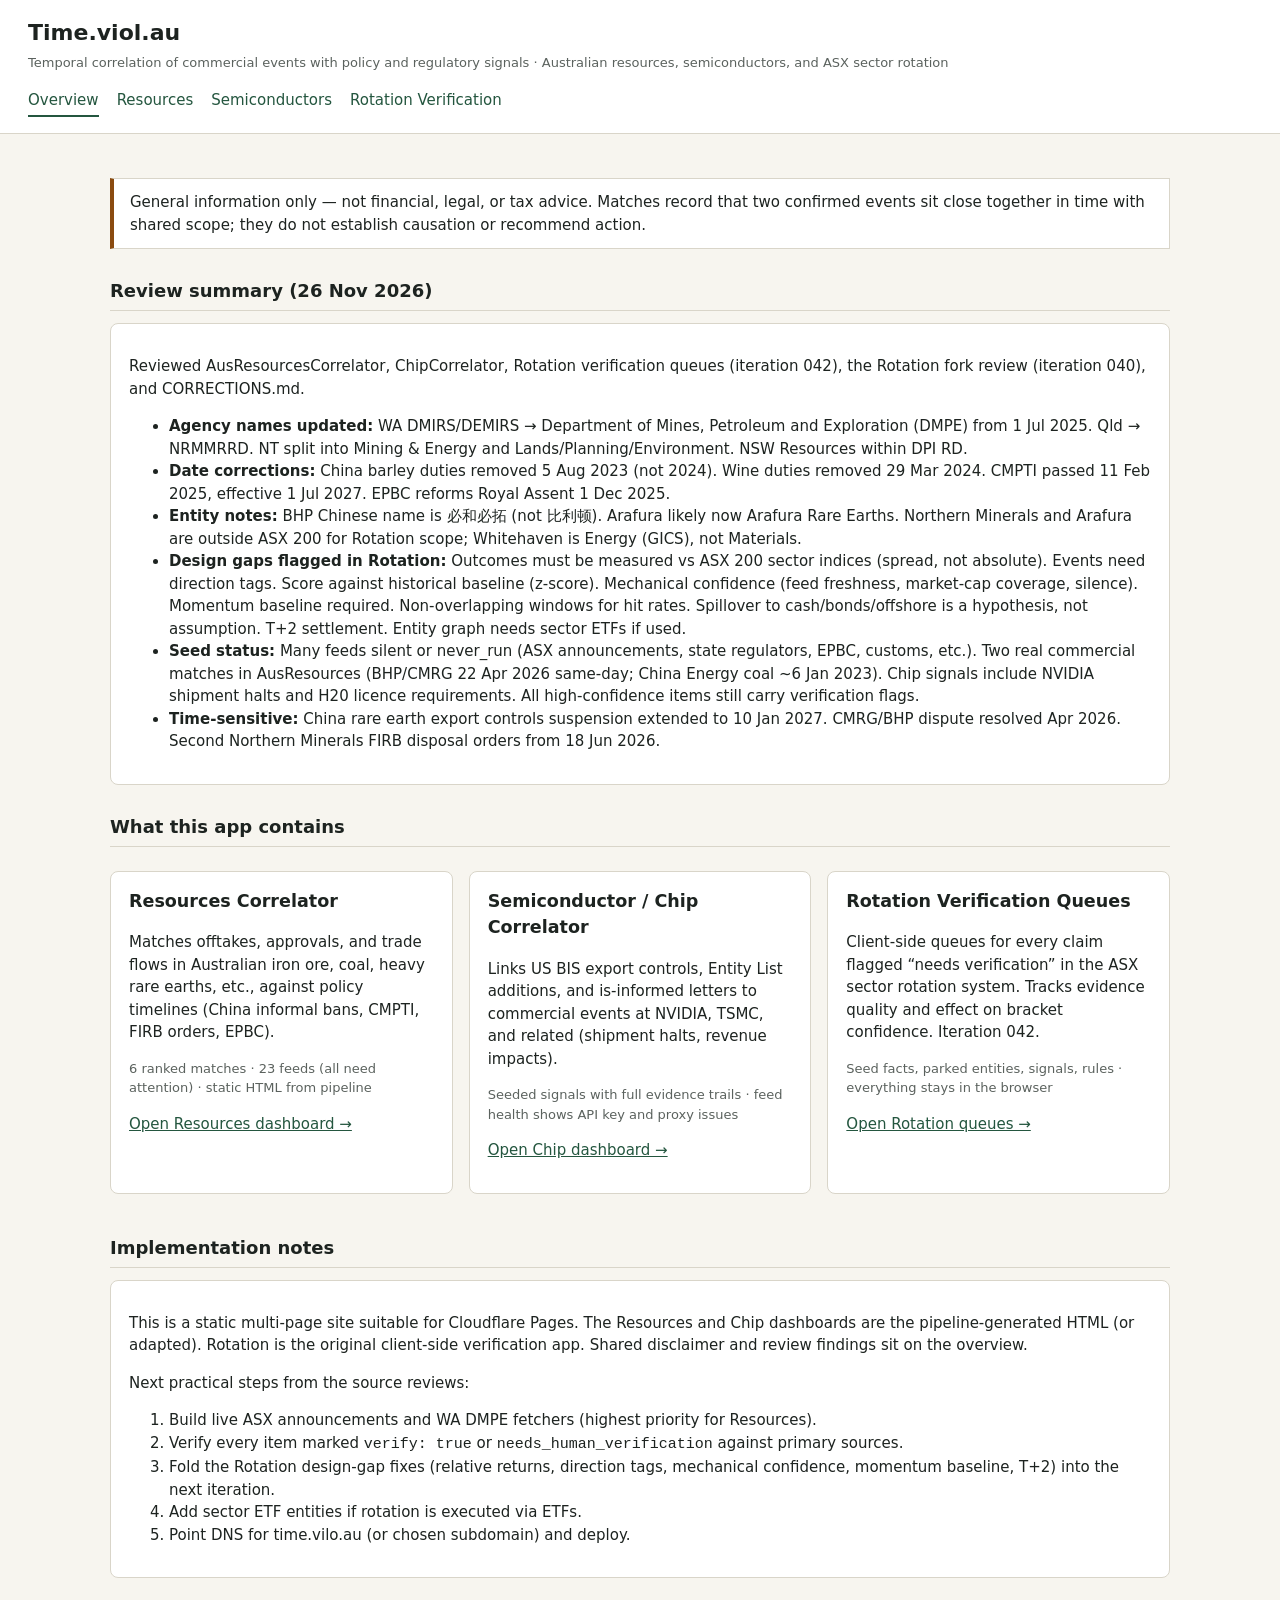
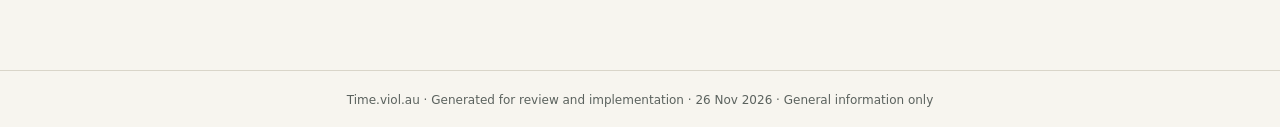
==== index.html @ d9a009bc "Add overview index.html for Time.viol.au" ====
<!DOCTYPE html>
<html lang="en-AU">
<head>
<meta charset="utf-8">
<meta name="viewport" content="width=device-width,initial-scale=1">
<title>Time.viol.au — Temporal Event Correlator</title>
<link rel="stylesheet" href="css/main.css">
</head>
<body>
<header>
  <h1>Time.viol.au</h1>
  <p class="sub">Temporal correlation of commercial events with policy and regulatory signals · Australian resources, semiconductors, and ASX sector rotation</p>
  <nav>
    <a href="index.html" class="active">Overview</a>
    <a href="resources/aus-dashboard.html">Resources</a>
    <a href="chips/chip-dashboard.html">Semiconductors</a>
    <a href="rotation/index.html">Rotation Verification</a>
  </nav>
</header>
<main>
  <div class="banner">
    General information only — not financial, legal, or tax advice. Matches record that two confirmed events sit close together in time with shared scope; they do not establish causation or recommend action.
  </div>

  <h2>Review summary (26 Nov 2026)</h2>
  <div class="card">
    <p>Reviewed AusResourcesCorrelator, ChipCorrelator, Rotation verification queues (iteration 042), the Rotation fork review (iteration 040), and CORRECTIONS.md.</p>
    <ul>
      <li><strong>Agency names updated:</strong> WA DMIRS/DEMIRS → Department of Mines, Petroleum and Exploration (DMPE) from 1 Jul 2025. Qld → NRMMRRD. NT split into Mining & Energy and Lands/Planning/Environment. NSW Resources within DPI RD.</li>
      <li><strong>Date corrections:</strong> China barley duties removed 5 Aug 2023 (not 2024). Wine duties removed 29 Mar 2024. CMPTI passed 11 Feb 2025, effective 1 Jul 2027. EPBC reforms Royal Assent 1 Dec 2025.</li>
      <li><strong>Entity notes:</strong> BHP Chinese name is 必和必拓 (not 比利顿). Arafura likely now Arafura Rare Earths. Northern Minerals and Arafura are outside ASX 200 for Rotation scope; Whitehaven is Energy (GICS), not Materials.</li>
      <li><strong>Design gaps flagged in Rotation:</strong> Outcomes must be measured vs ASX 200 sector indices (spread, not absolute). Events need direction tags. Score against historical baseline (z-score). Mechanical confidence (feed freshness, market-cap coverage, silence). Momentum baseline required. Non-overlapping windows for hit rates. Spillover to cash/bonds/offshore is a hypothesis, not assumption. T+2 settlement. Entity graph needs sector ETFs if used.</li>
      <li><strong>Seed status:</strong> Many feeds silent or never_run (ASX announcements, state regulators, EPBC, customs, etc.). Two real commercial matches in AusResources (BHP/CMRG 22 Apr 2026 same-day; China Energy coal ~6 Jan 2023). Chip signals include NVIDIA shipment halts and H20 licence requirements. All high-confidence items still carry verification flags.</li>
      <li><strong>Time-sensitive:</strong> China rare earth export controls suspension extended to 10 Jan 2027. CMRG/BHP dispute resolved Apr 2026. Second Northern Minerals FIRB disposal orders from 18 Jun 2026.</li>
    </ul>
  </div>

  <h2>What this app contains</h2>
  <div class="grid">
    <div class="card">
      <h3 style="margin-top:0">Resources Correlator</h3>
      <p>Matches offtakes, approvals, and trade flows in Australian iron ore, coal, heavy rare earths, etc., against policy timelines (China informal bans, CMPTI, FIRB orders, EPBC).</p>
      <p class="meta">6 ranked matches · 23 feeds (all need attention) · static HTML from pipeline</p>
      <p><a href="resources/aus-dashboard.html">Open Resources dashboard →</a></p>
    </div>
    <div class="card">
      <h3 style="margin-top:0">Semiconductor / Chip Correlator</h3>
      <p>Links US BIS export controls, Entity List additions, and is-informed letters to commercial events at NVIDIA, TSMC, and related (shipment halts, revenue impacts).</p>
      <p class="meta">Seeded signals with full evidence trails · feed health shows API key and proxy issues</p>
      <p><a href="chips/chip-dashboard.html">Open Chip dashboard →</a></p>
    </div>
    <div class="card">
      <h3 style="margin-top:0">Rotation Verification Queues</h3>
      <p>Client-side queues for every claim flagged “needs verification” in the ASX sector rotation system. Tracks evidence quality and effect on bracket confidence. Iteration 042.</p>
      <p class="meta">Seed facts, parked entities, signals, rules · everything stays in the browser</p>
      <p><a href="rotation/index.html">Open Rotation queues →</a></p>
    </div>
  </div>

  <h2>Implementation notes</h2>
  <div class="card">
    <p>This is a static multi-page site suitable for Cloudflare Pages. The Resources and Chip dashboards are the pipeline-generated HTML (or adapted). Rotation is the original client-side verification app. Shared disclaimer and review findings sit on the overview.</p>
    <p>Next practical steps from the source reviews:</p>
    <ol>
      <li>Build live ASX announcements and WA DMPE fetchers (highest priority for Resources).</li>
      <li>Verify every item marked <code>verify: true</code> or <code>needs_human_verification</code> against primary sources.</li>
      <li>Fold the Rotation design-gap fixes (relative returns, direction tags, mechanical confidence, momentum baseline, T+2) into the next iteration.</li>
      <li>Add sector ETF entities if rotation is executed via ETFs.</li>
      <li>Point DNS for time.vilo.au (or chosen subdomain) and deploy.</li>
    </ol>
  </div>
</main>
<footer>
  Time.viol.au · Generated for review and implementation · 26 Nov 2026 · General information only
</footer>
</body>
</html>
---- css/main.css ----
:root {
  --paper: #f7f5ef;
  --ink: #1d2320;
  --muted: #5b625e;
  --line: #d9d5c9;
  --forest: #24563f;
  --accent: #2457a6;
  --warn: #8a4b0f;
  --bad: #8f1d1d;
  --card: #fff;
}
* { box-sizing: border-box; }
body { margin: 0; background: var(--paper); color: var(--ink); font: 15px/1.5 system-ui, -apple-system, "Segoe UI", sans-serif; }
header { background: var(--card); border-bottom: 1px solid var(--line); padding: 16px 28px; }
header h1 { margin: 0; font-size: 22px; }
header .sub { color: var(--muted); margin: 4px 0 0; font-size: 13px; }
nav { display: flex; gap: 18px; margin-top: 12px; flex-wrap: wrap; }
nav a { color: var(--forest); text-decoration: none; font-weight: 500; padding: 4px 0; border-bottom: 2px solid transparent; }
nav a:hover, nav a.active { border-bottom-color: var(--forest); }
main { max-width: 1100px; margin: 0 auto; padding: 28px 20px 80px; }
.card { background: var(--card); border: 1px solid var(--line); border-radius: 8px; padding: 16px 18px; margin: 12px 0; }
.banner { border: 1px solid var(--line); border-left: 4px solid var(--warn); background: #fff; padding: 12px 16px; margin: 16px 0; }
h2 { font-size: 18px; margin: 28px 0 12px; border-bottom: 1px solid var(--line); padding-bottom: 6px; }
.meta { color: var(--muted); font-size: 13px; }
a { color: var(--forest); }
.grid { display: grid; grid-template-columns: repeat(auto-fit, minmax(280px, 1fr)); gap: 16px; }
footer { text-align: center; color: var(--muted); font-size: 12px; padding: 20px; border-top: 1px solid var(--line); }
@media (max-width: 700px) { main { padding: 18px 14px 40px; } header { padding: 12px 16px; } }
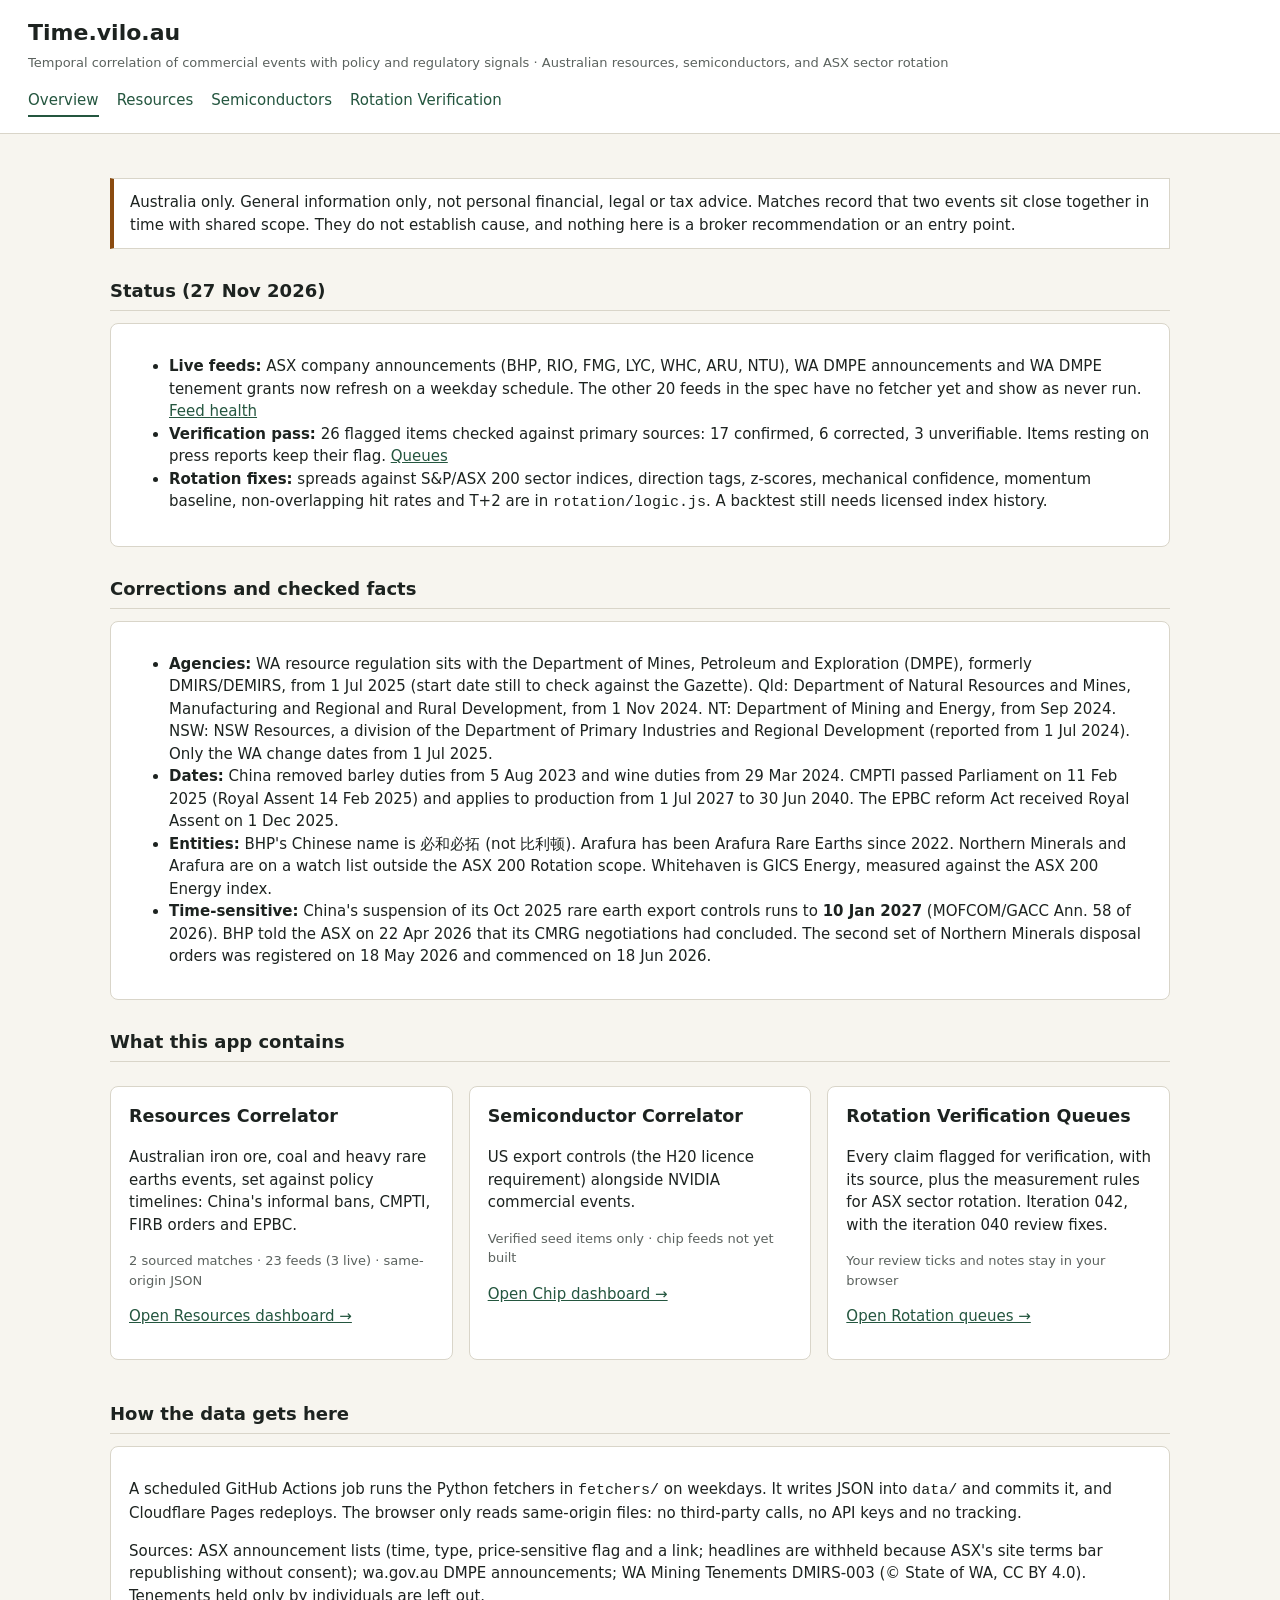
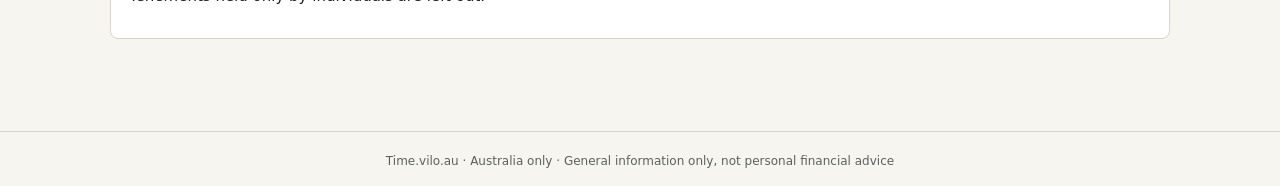
==== commit 49c5b729: "Resources and Chips dashboards, corrected overview, 404 and CSP headers Fixes Time.viol.au typo; mis" ====
--- a/index.html
+++ b/index.html
@@ -3,12 +3,14 @@
 <head>
 <meta charset="utf-8">
 <meta name="viewport" content="width=device-width,initial-scale=1">
-<title>Time.viol.au — Temporal Event Correlator</title>
+<title>Time.vilo.au — Temporal Event Correlator</title>
+<meta name="description" content="Australian resources, semiconductor and ASX sector rotation events lined up against policy timelines. General information only, not personal financial advice.">
 <link rel="stylesheet" href="css/main.css">
+<link rel="stylesheet" href="css/dash.css">
 </head>
 <body>
 <header>
-  <h1>Time.viol.au</h1>
+  <h1>Time.vilo.au</h1>
   <p class="sub">Temporal correlation of commercial events with policy and regulatory signals · Australian resources, semiconductors, and ASX sector rotation</p>
   <nav>
     <a href="index.html" class="active">Overview</a>
@@ -19,19 +21,25 @@
 </header>
 <main>
   <div class="banner">
-    General information only — not financial, legal, or tax advice. Matches record that two confirmed events sit close together in time with shared scope; they do not establish causation or recommend action.
+    Australia only. General information only, not personal financial, legal or tax advice. Matches record that two events sit close together in time with shared scope. They do not establish cause, and nothing here is a broker recommendation or an entry point.
   </div>
 
-  <h2>Review summary (26 Nov 2026)</h2>
+  <h2>Status (27 Nov 2026)</h2>
   <div class="card">
-    <p>Reviewed AusResourcesCorrelator, ChipCorrelator, Rotation verification queues (iteration 042), the Rotation fork review (iteration 040), and CORRECTIONS.md.</p>
     <ul>
-      <li><strong>Agency names updated:</strong> WA DMIRS/DEMIRS → Department of Mines, Petroleum and Exploration (DMPE) from 1 Jul 2025. Qld → NRMMRRD. NT split into Mining & Energy and Lands/Planning/Environment. NSW Resources within DPI RD.</li>
-      <li><strong>Date corrections:</strong> China barley duties removed 5 Aug 2023 (not 2024). Wine duties removed 29 Mar 2024. CMPTI passed 11 Feb 2025, effective 1 Jul 2027. EPBC reforms Royal Assent 1 Dec 2025.</li>
-      <li><strong>Entity notes:</strong> BHP Chinese name is 必和必拓 (not 比利顿). Arafura likely now Arafura Rare Earths. Northern Minerals and Arafura are outside ASX 200 for Rotation scope; Whitehaven is Energy (GICS), not Materials.</li>
-      <li><strong>Design gaps flagged in Rotation:</strong> Outcomes must be measured vs ASX 200 sector indices (spread, not absolute). Events need direction tags. Score against historical baseline (z-score). Mechanical confidence (feed freshness, market-cap coverage, silence). Momentum baseline required. Non-overlapping windows for hit rates. Spillover to cash/bonds/offshore is a hypothesis, not assumption. T+2 settlement. Entity graph needs sector ETFs if used.</li>
-      <li><strong>Seed status:</strong> Many feeds silent or never_run (ASX announcements, state regulators, EPBC, customs, etc.). Two real commercial matches in AusResources (BHP/CMRG 22 Apr 2026 same-day; China Energy coal ~6 Jan 2023). Chip signals include NVIDIA shipment halts and H20 licence requirements. All high-confidence items still carry verification flags.</li>
-      <li><strong>Time-sensitive:</strong> China rare earth export controls suspension extended to 10 Jan 2027. CMRG/BHP dispute resolved Apr 2026. Second Northern Minerals FIRB disposal orders from 18 Jun 2026.</li>
+      <li><strong>Live feeds:</strong> ASX company announcements (BHP, RIO, FMG, LYC, WHC, ARU, NTU), WA DMPE announcements and WA DMPE tenement grants now refresh on a weekday schedule. The other 20 feeds in the spec have no fetcher yet and show as never run. <a href="resources/aus-dashboard.html#health">Feed health</a></li>
+      <li><strong>Verification pass:</strong> 26 flagged items checked against primary sources: 17 confirmed, 6 corrected, 3 unverifiable. Items resting on press reports keep their flag. <a href="rotation/index.html#queues">Queues</a></li>
+      <li><strong>Rotation fixes:</strong> spreads against S&amp;P/ASX 200 sector indices, direction tags, z-scores, mechanical confidence, momentum baseline, non-overlapping hit rates and T+2 are in <code>rotation/logic.js</code>. A backtest still needs licensed index history.</li>
+    </ul>
+  </div>
+
+  <h2>Corrections and checked facts</h2>
+  <div class="card">
+    <ul>
+      <li><strong>Agencies:</strong> WA resource regulation sits with the Department of Mines, Petroleum and Exploration (DMPE), formerly DMIRS/DEMIRS, from 1 Jul 2025 (start date still to check against the Gazette). Qld: Department of Natural Resources and Mines, Manufacturing and Regional and Rural Development, from 1 Nov 2024. NT: Department of Mining and Energy, from Sep 2024. NSW: NSW Resources, a division of the Department of Primary Industries and Regional Development (reported from 1 Jul 2024). Only the WA change dates from 1 Jul 2025.</li>
+      <li><strong>Dates:</strong> China removed barley duties from 5 Aug 2023 and wine duties from 29 Mar 2024. CMPTI passed Parliament on 11 Feb 2025 (Royal Assent 14 Feb 2025) and applies to production from 1 Jul 2027 to 30 Jun 2040. The EPBC reform Act received Royal Assent on 1 Dec 2025.</li>
+      <li><strong>Entities:</strong> BHP's Chinese name is 必和必拓 (not 比利顿). Arafura has been Arafura Rare Earths since 2022. Northern Minerals and Arafura are on a watch list outside the ASX 200 Rotation scope. Whitehaven is GICS Energy, measured against the ASX 200 Energy index.</li>
+      <li><strong>Time-sensitive:</strong> China's suspension of its Oct 2025 rare earth export controls runs to <strong>10 Jan 2027</strong> (MOFCOM/GACC Ann. 58 of 2026). BHP told the ASX on 22 Apr 2026 that its CMRG negotiations had concluded. The second set of Northern Minerals disposal orders was registered on 18 May 2026 and commenced on 18 Jun 2026.</li>
     </ul>
   </div>
 
@@ -39,39 +47,32 @@
   <div class="grid">
     <div class="card">
       <h3 style="margin-top:0">Resources Correlator</h3>
-      <p>Matches offtakes, approvals, and trade flows in Australian iron ore, coal, heavy rare earths, etc., against policy timelines (China informal bans, CMPTI, FIRB orders, EPBC).</p>
-      <p class="meta">6 ranked matches · 23 feeds (all need attention) · static HTML from pipeline</p>
+      <p>Australian iron ore, coal and heavy rare earths events, set against policy timelines: China's informal bans, CMPTI, FIRB orders and EPBC.</p>
+      <p class="meta">2 sourced matches · 23 feeds (3 live) · same-origin JSON</p>
       <p><a href="resources/aus-dashboard.html">Open Resources dashboard →</a></p>
     </div>
     <div class="card">
-      <h3 style="margin-top:0">Semiconductor / Chip Correlator</h3>
-      <p>Links US BIS export controls, Entity List additions, and is-informed letters to commercial events at NVIDIA, TSMC, and related (shipment halts, revenue impacts).</p>
-      <p class="meta">Seeded signals with full evidence trails · feed health shows API key and proxy issues</p>
+      <h3 style="margin-top:0">Semiconductor Correlator</h3>
+      <p>US export controls (the H20 licence requirement) alongside NVIDIA commercial events.</p>
+      <p class="meta">Verified seed items only · chip feeds not yet built</p>
       <p><a href="chips/chip-dashboard.html">Open Chip dashboard →</a></p>
     </div>
     <div class="card">
       <h3 style="margin-top:0">Rotation Verification Queues</h3>
-      <p>Client-side queues for every claim flagged “needs verification” in the ASX sector rotation system. Tracks evidence quality and effect on bracket confidence. Iteration 042.</p>
-      <p class="meta">Seed facts, parked entities, signals, rules · everything stays in the browser</p>
+      <p>Every claim flagged for verification, with its source, plus the measurement rules for ASX sector rotation. Iteration 042, with the iteration 040 review fixes.</p>
+      <p class="meta">Your review ticks and notes stay in your browser</p>
       <p><a href="rotation/index.html">Open Rotation queues →</a></p>
     </div>
   </div>
 
-  <h2>Implementation notes</h2>
+  <h2>How the data gets here</h2>
   <div class="card">
-    <p>This is a static multi-page site suitable for Cloudflare Pages. The Resources and Chip dashboards are the pipeline-generated HTML (or adapted). Rotation is the original client-side verification app. Shared disclaimer and review findings sit on the overview.</p>
-    <p>Next practical steps from the source reviews:</p>
-    <ol>
-      <li>Build live ASX announcements and WA DMPE fetchers (highest priority for Resources).</li>
-      <li>Verify every item marked <code>verify: true</code> or <code>needs_human_verification</code> against primary sources.</li>
-      <li>Fold the Rotation design-gap fixes (relative returns, direction tags, mechanical confidence, momentum baseline, T+2) into the next iteration.</li>
-      <li>Add sector ETF entities if rotation is executed via ETFs.</li>
-      <li>Point DNS for time.vilo.au (or chosen subdomain) and deploy.</li>
-    </ol>
+    <p>A scheduled GitHub Actions job runs the Python fetchers in <code>fetchers/</code> on weekdays. It writes JSON into <code>data/</code> and commits it, and Cloudflare Pages redeploys. The browser only reads same-origin files: no third-party calls, no API keys and no tracking.</p>
+    <p>Sources: ASX announcement lists (time, type, price-sensitive flag and a link; headlines are withheld because ASX's site terms bar republishing without consent); wa.gov.au DMPE announcements; WA Mining Tenements DMIRS-003 (© State of WA, CC BY 4.0). Tenements held only by individuals are left out.</p>
   </div>
 </main>
 <footer>
-  Time.viol.au · Generated for review and implementation · 26 Nov 2026 · General information only
+  Time.vilo.au · Australia only · General information only, not personal financial advice
 </footer>
 </body>
 </html>
--- a/css/dash.css
+++ b/css/dash.css
@@ -0,0 +1,8 @@
+table { width: 100%; border-collapse: collapse; background: #fff; font-size: 14px; }
+th, td { border: 1px solid var(--line); padding: 6px 8px; text-align: left; vertical-align: top; }
+.pill { display: inline-block; font-size: 11px; padding: 1px 7px; border-radius: 10px; border: 1px solid var(--line); }
+.pill.ok { color: var(--forest); border-color: var(--forest); }
+.pill.warn { color: var(--warn); border-color: var(--warn); }
+.pill.bad { color: var(--bad); border-color: var(--bad); }
+.controls { display: flex; gap: 10px; flex-wrap: wrap; margin: 8px 0; }
+details summary { cursor: pointer; color: var(--muted); }
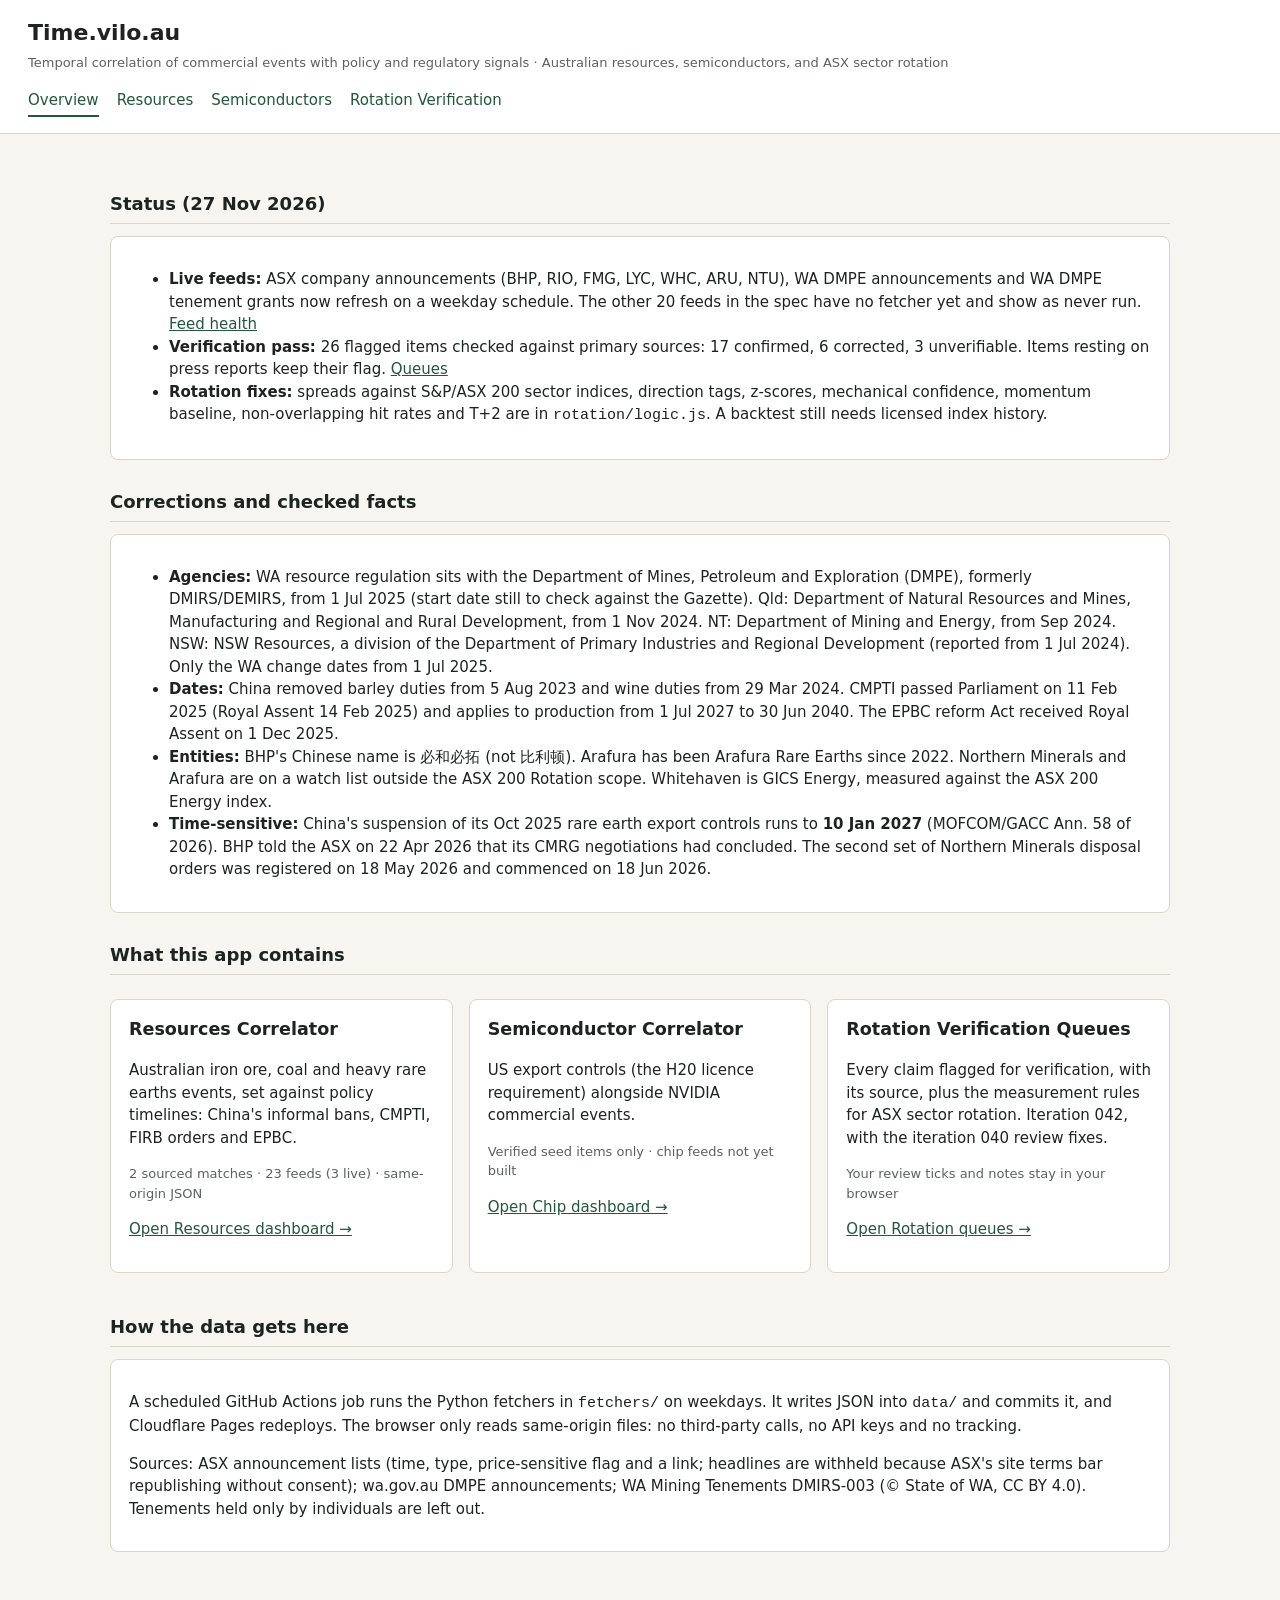
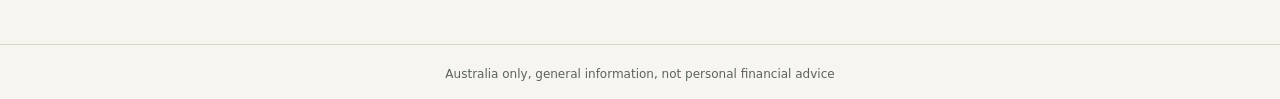
==== commit 163a930b: "UI: drop repeated inline disclaimers; keep one footer on every page Phone layout was cluttered by re" ====
--- a/index.html
+++ b/index.html
@@ -20,10 +20,6 @@
   </nav>
 </header>
 <main>
-  <div class="banner">
-    Australia only. General information only, not personal financial, legal or tax advice. Matches record that two events sit close together in time with shared scope. They do not establish cause, and nothing here is a broker recommendation or an entry point.
-  </div>
-
   <h2>Status (27 Nov 2026)</h2>
   <div class="card">
     <ul>
@@ -72,7 +68,7 @@
   </div>
 </main>
 <footer>
-  Time.vilo.au · Australia only · General information only, not personal financial advice
+  Australia only, general information, not personal financial advice
 </footer>
 </body>
 </html>
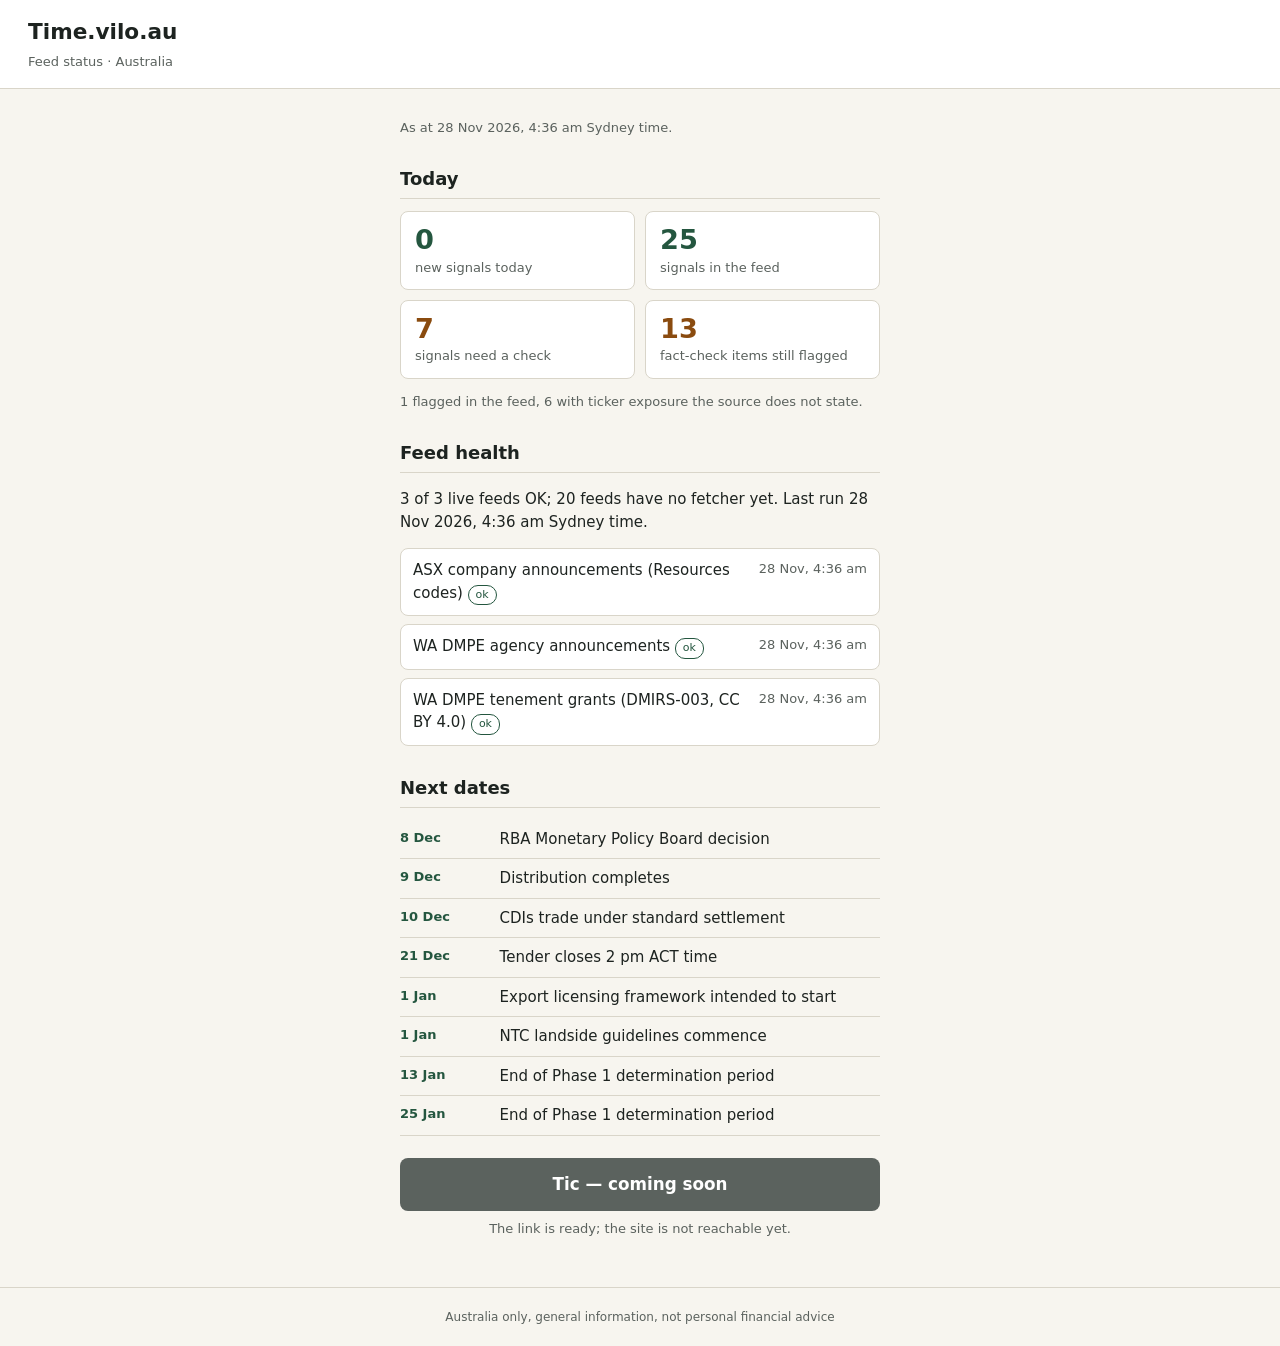
==== commit 4f7ecae9: "UI: status-only home, hidden audit, and a machine-readable data index The main view is a mobile-firs" ====
--- a/index.html
+++ b/index.html
@@ -3,72 +3,27 @@
 <head>
 <meta charset="utf-8">
 <meta name="viewport" content="width=device-width,initial-scale=1">
-<title>Time.vilo.au — Temporal Event Correlator</title>
-<meta name="description" content="Australian resources, semiconductor and ASX sector rotation events lined up against policy timelines. General information only, not personal financial advice.">
+<title>Time.vilo.au — Feed status</title>
+<meta name="description" content="Status of Australian government and regulatory data feeds used by Tic.">
 <link rel="stylesheet" href="css/main.css">
-<link rel="stylesheet" href="css/dash.css">
+<link rel="stylesheet" href="css/status.css">
 </head>
-<body>
+<body class="status-page">
 <header>
   <h1>Time.vilo.au</h1>
-  <p class="sub">Temporal correlation of commercial events with policy and regulatory signals · Australian resources, semiconductors, and ASX sector rotation</p>
-  <nav>
-    <a href="index.html" class="active">Overview</a>
-    <a href="resources/aus-dashboard.html">Resources</a>
-    <a href="chips/chip-dashboard.html">Semiconductors</a>
-    <a href="rotation/index.html">Rotation Verification</a>
-  </nav>
+  <p class="sub">Feed status · Australia</p>
 </header>
 <main>
-  <h2>Status (27 Nov 2026)</h2>
-  <div class="card">
-    <ul>
-      <li><strong>Live feeds:</strong> ASX company announcements (BHP, RIO, FMG, LYC, WHC, ARU, NTU), WA DMPE announcements and WA DMPE tenement grants now refresh on a weekday schedule. The other 20 feeds in the spec have no fetcher yet and show as never run. <a href="resources/aus-dashboard.html#health">Feed health</a></li>
-      <li><strong>Verification pass:</strong> 26 flagged items checked against primary sources: 17 confirmed, 6 corrected, 3 unverifiable. Items resting on press reports keep their flag. <a href="rotation/index.html#queues">Queues</a></li>
-      <li><strong>Rotation fixes:</strong> spreads against S&amp;P/ASX 200 sector indices, direction tags, z-scores, mechanical confidence, momentum baseline, non-overlapping hit rates and T+2 are in <code>rotation/logic.js</code>. A backtest still needs licensed index history.</li>
-    </ul>
-  </div>
-
-  <h2>Corrections and checked facts</h2>
-  <div class="card">
-    <ul>
-      <li><strong>Agencies:</strong> WA resource regulation sits with the Department of Mines, Petroleum and Exploration (DMPE), formerly DMIRS/DEMIRS, from 1 Jul 2025 (start date still to check against the Gazette). Qld: Department of Natural Resources and Mines, Manufacturing and Regional and Rural Development, from 1 Nov 2024. NT: Department of Mining and Energy, from Sep 2024. NSW: NSW Resources, a division of the Department of Primary Industries and Regional Development (reported from 1 Jul 2024). Only the WA change dates from 1 Jul 2025.</li>
-      <li><strong>Dates:</strong> China removed barley duties from 5 Aug 2023 and wine duties from 29 Mar 2024. CMPTI passed Parliament on 11 Feb 2025 (Royal Assent 14 Feb 2025) and applies to production from 1 Jul 2027 to 30 Jun 2040. The EPBC reform Act received Royal Assent on 1 Dec 2025.</li>
-      <li><strong>Entities:</strong> BHP's Chinese name is 必和必拓 (not 比利顿). Arafura has been Arafura Rare Earths since 2022. Northern Minerals and Arafura are on a watch list outside the ASX 200 Rotation scope. Whitehaven is GICS Energy, measured against the ASX 200 Energy index.</li>
-      <li><strong>Time-sensitive:</strong> China's suspension of its Oct 2025 rare earth export controls runs to <strong>10 Jan 2027</strong> (MOFCOM/GACC Ann. 58 of 2026). BHP told the ASX on 22 Apr 2026 that its CMRG negotiations had concluded. The second set of Northern Minerals disposal orders was registered on 18 May 2026 and commenced on 18 Jun 2026.</li>
-    </ul>
-  </div>
-
-  <h2>What this app contains</h2>
-  <div class="grid">
-    <div class="card">
-      <h3 style="margin-top:0">Resources Correlator</h3>
-      <p>Australian iron ore, coal and heavy rare earths events, set against policy timelines: China's informal bans, CMPTI, FIRB orders and EPBC.</p>
-      <p class="meta">2 sourced matches · 23 feeds (3 live) · same-origin JSON</p>
-      <p><a href="resources/aus-dashboard.html">Open Resources dashboard →</a></p>
-    </div>
-    <div class="card">
-      <h3 style="margin-top:0">Semiconductor Correlator</h3>
-      <p>US export controls (the H20 licence requirement) alongside NVIDIA commercial events.</p>
-      <p class="meta">Verified seed items only · chip feeds not yet built</p>
-      <p><a href="chips/chip-dashboard.html">Open Chip dashboard →</a></p>
-    </div>
-    <div class="card">
-      <h3 style="margin-top:0">Rotation Verification Queues</h3>
-      <p>Every claim flagged for verification, with its source, plus the measurement rules for ASX sector rotation. Iteration 042, with the iteration 040 review fixes.</p>
-      <p class="meta">Your review ticks and notes stay in your browser</p>
-      <p><a href="rotation/index.html">Open Rotation queues →</a></p>
-    </div>
-  </div>
-
-  <h2>How the data gets here</h2>
-  <div class="card">
-    <p>A scheduled GitHub Actions job runs the Python fetchers in <code>fetchers/</code> on weekdays. It writes JSON into <code>data/</code> and commits it, and Cloudflare Pages redeploys. The browser only reads same-origin files: no third-party calls, no API keys and no tracking.</p>
-    <p>Sources: ASX announcement lists (time, type, price-sensitive flag and a link; headlines are withheld because ASX's site terms bar republishing without consent); wa.gov.au DMPE announcements; WA Mining Tenements DMIRS-003 (© State of WA, CC BY 4.0). Tenements held only by individuals are left out.</p>
-  </div>
+  <section id="status" aria-live="polite">
+    <p class="meta">Loading status…</p>
+  </section>
+  <section id="tic" class="tic-block">
+    <p class="meta">Checking Tic…</p>
+  </section>
 </main>
 <footer>
   Australia only, general information, not personal financial advice
 </footer>
+<script src="js/status.js"></script>
 </body>
 </html>
--- a/css/status.css
+++ b/css/status.css
@@ -0,0 +1,78 @@
+/* Mobile-first status and audit layout, designed at ~390px. */
+body.status-page main,
+body.audit-page main {
+  max-width: 32rem;
+  padding: 16px 16px 48px;
+}
+body.audit-page main { max-width: 46rem; }
+.status-page header h1,
+.audit-page header h1 { font-size: 1.35rem; }
+.stats {
+  display: grid;
+  grid-template-columns: 1fr 1fr;
+  gap: 10px;
+  margin: 12px 0;
+}
+.stat {
+  background: var(--card);
+  border: 1px solid var(--line);
+  border-radius: 8px;
+  padding: 12px 14px;
+}
+.stat .n { display: block; font-size: 1.7rem; font-weight: 650; line-height: 1.15; color: var(--forest); }
+.stat .n.warn { color: var(--warn); }
+.stat .lbl { display: block; color: var(--muted); font-size: 13px; margin-top: 2px; }
+.feeds { list-style: none; margin: 0; padding: 0; }
+.feeds li {
+  display: grid;
+  grid-template-columns: 1fr auto;
+  gap: 4px 10px;
+  background: var(--card);
+  border: 1px solid var(--line);
+  border-radius: 8px;
+  padding: 10px 12px;
+  margin: 8px 0;
+}
+.feeds .when { color: var(--muted); font-size: 13px; text-align: right; }
+.dates { list-style: none; margin: 0; padding: 0; }
+.dates li {
+  display: grid;
+  grid-template-columns: 5.6rem 1fr;
+  gap: 10px;
+  padding: 8px 0;
+  border-bottom: 1px solid var(--line);
+}
+.dates .d { color: var(--forest); font-weight: 600; font-size: 13px; }
+.tic-block { margin-top: 22px; }
+.tic-link {
+  display: block;
+  text-align: center;
+  background: var(--forest);
+  color: #fff;
+  text-decoration: none;
+  font-weight: 600;
+  font-size: 1.05rem;
+  padding: 14px 16px;
+  border-radius: 8px;
+}
+.tic-link.soon { background: var(--muted); }
+.tic-block .meta { margin: 8px 0 0; text-align: center; }
+.pill { display: inline-block; font-size: 11px; padding: 1px 7px; border-radius: 10px; border: 1px solid var(--line); }
+.pill.ok { color: var(--forest); border-color: var(--forest); }
+.pill.warn { color: var(--warn); border-color: var(--warn); }
+.pill.bad { color: var(--bad); border-color: var(--bad); }
+.audit-tools { display: flex; flex-wrap: wrap; gap: 10px 16px; margin: 8px 0 0; }
+.audit-tools a { font-weight: 500; }
+.signal-card h3 { margin: 0 0 6px; font-size: 1.02rem; }
+.signal-card .why { margin-top: 8px; }
+.signal-card details.why > summary {
+  cursor: pointer;
+  color: var(--forest);
+  font-weight: 500;
+  list-style: revert;
+}
+body.status-page, body.audit-page { overflow-x: hidden; }
+@media (max-width: 399px) {
+  .stats { grid-template-columns: 1fr 1fr; }
+  .dates li { grid-template-columns: 5.2rem 1fr; }
+}
